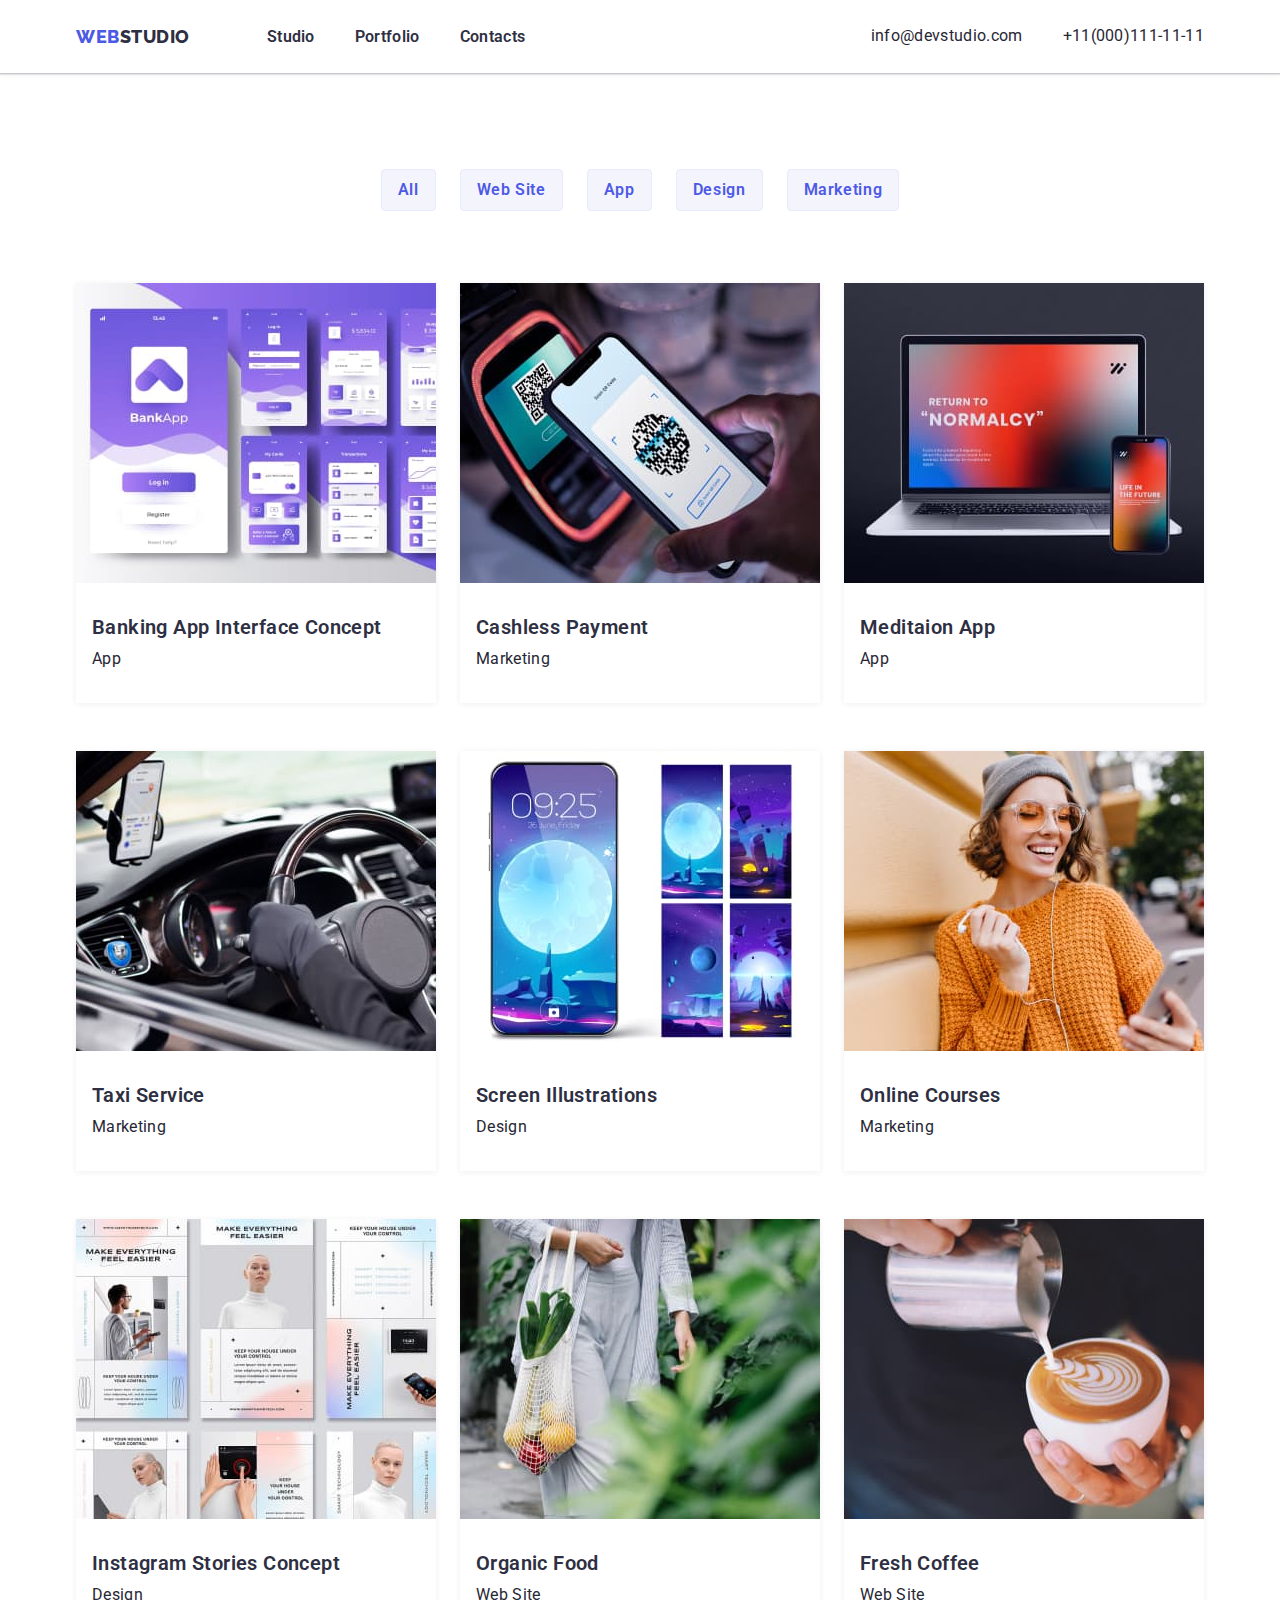
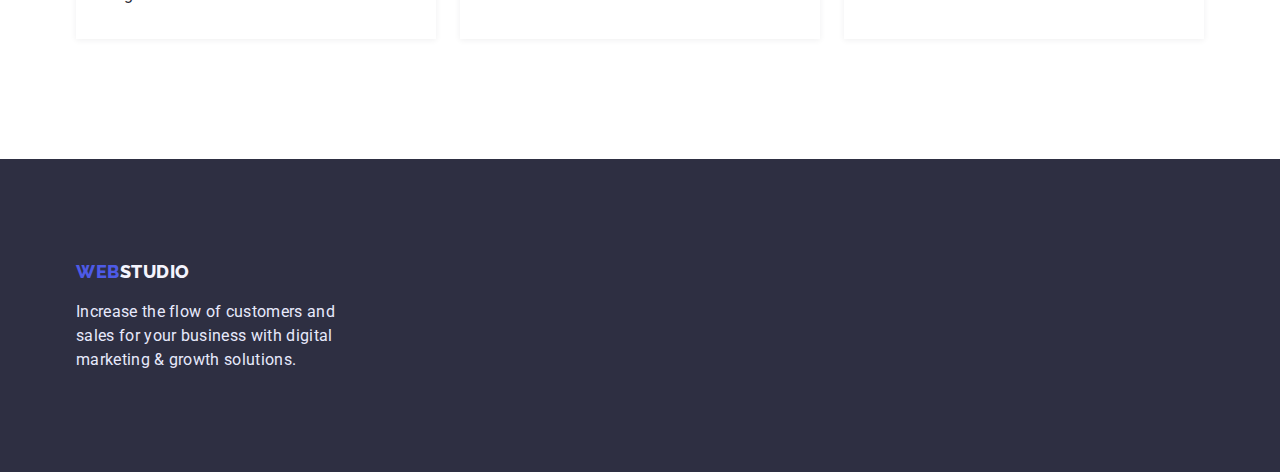
==== portfolio.html @ 7fae917f "1" ====
<!DOCTYPE html>
<html lang="en">
  <head>
    <meta charset="UTF-8" />
    <meta http-equiv="X-UA-Compatible" content="IE=edge" />
    <meta name="viewport" content="width=device-width, initial-scale=1.0" />
    <link rel="stylesheet" href="css/modern-normalize.css" />
    <link rel="stylesheet" href="css/style.css" />
    <link rel="preconnect" href="https://fonts.googleapis.com" />
    <link rel="preconnect" href="https://fonts.gstatic.com" crossorigin />
    <link
      href="https://fonts.googleapis.com/css2?family=Raleway:wght@800&family=Roboto:wght@400;700&display=swap"
      rel="stylesheet"
    />
    <link rel="preconnect" href="https://fonts.googleapis.com" />
    <link rel="preconnect" href="https://fonts.gstatic.com" crossorigin />
    <link
      href="https://fonts.googleapis.com/css2?family=Raleway:wght@800&display=swap"
      rel="stylesheet"
    />
    <title>Document</title>
  </head>
  <body>
    <header>
      <div class="container header">
        <nav class="header__menu">
          <a class="logo" href="index.html"><span>Web</span>Studio</a>
          <ul class="header__menu__list">
            <li><a class="header__menu__link" href="index.html">Studio</a></li>
            <li>
              <a class="header__menu__link" href="portfolio.html">Portfolio</a>
            </li>
            <li><a class="header__menu__link" href="#">Contacts</a></li>
          </ul>
        </nav>
        <ul class="header__contact">
          <li>
            <a class="header__contact__link" href="mailto:info@devstudio.com"
              >info@devstudio.com</a
            >
          </li>
          <li>
            <a class="header__contact__link" href="tel:+110001111111"
              >+11(000)111-11-11</a
            >
          </li>
        </ul>
      </div>
    </header>
    <main>
      <section class="portfolio__content">
        <div class="container">
          <h1 class="visually-hidden">Портфолио</h1>
          <ul class="portfolio__buttons">
            <li><button type="button">All</button></li>
            <li><button type="button">Web Site</button></li>
            <li><button type="button">App</button></li>
            <li><button type="button">Design</button></li>
            <li><button type="button">Marketing</button></li>
          </ul>
          <ul class="portfolio__item">
            <li>
              <img
                width="360"
                height="300"
                src="img/portfolio/img11.jpg"
                alt="
      Концепція інтерфейсу банківської програми"
              />
              <div class="portfolio__item__text">
                <h3>Banking App Interface Concept</h3>
                <p>App</p>
              </div>
            </li>
            <li>
              <img
                width="360"
                height="300"
                src="img/portfolio/img12.jpg"
                alt="
        Безготівковий розрахунок"
              />
              <div class="portfolio__item__text">
                <h3>Cashless Payment</h3>
                <p>Marketing</p>
              </div>
            </li>
            <li>
              <img
                width="360"
                height="300"
                src="img/portfolio/img13.jpg"
                alt="
        Додаток для медитації"
              />
              <div class="portfolio__item__text">
                <h3>Meditaion App</h3>
                <p>App</p>
              </div>
            </li>
            <li>
              <img
                width="360"
                height="300"
                src="img/portfolio/img14.jpg"
                alt="
      Служба таксі"
              />
              <div class="portfolio__item__text">
                <h3>Taxi Service</h3>
                <p>Marketing</p>
              </div>
            </li>
            <li>
              <img
                width="360"
                height="300"
                src="img/portfolio/img15.jpg"
                alt="
        Екранні ілюстрації"
              />
              <div class="portfolio__item__text">
                <h3>Screen Illustrations</h3>
                <p>Design</p>
              </div>
            </li>
            <li>
              <img
                width="360"
                height="300"
                src="img/portfolio/img16.jpg"
                alt="Онлайн курси"
              />
              <div class="portfolio__item__text">
                <h3>Online Courses</h3>
                <p>Marketing</p>
              </div>
            </li>
            <li>
              <img
                width="360"
                height="300"
                src="img/portfolio/img17.jpg"
                alt="Концепція Інстаграм исторії"
              />
              <div class="portfolio__item__text">
                <h3>Instagram Stories Concept</h3>
                <p>Design</p>
              </div>
            </li>
            <li>
              <img
                width="360"
                height="300"
                src="img/portfolio/img18.jpg"
                alt="Натуральні харчові продукти"
              />
              <div class="portfolio__item__text">
                <h3>Organic Food</h3>
                <p>Web Site</p>
              </div>
            </li>
            <li>
              <img
                width="360"
                height="300"
                src="img/portfolio/img19.jpg"
                alt="Свіжа кава"
              />
              <div class="portfolio__item__text">
                <h3>Fresh Coffee</h3>
                <p>Web Site</p>
              </div>
            </li>
          </ul>
        </div>
      </section>
    </main>
    <footer>
      <div class="container">
        <a class="logo logo__footer" href="index.html"
          ><span>Web</span>Studio</a
        >
        <p>
          Increase the flow of customers and sales for your business with
          digital marketing & growth solutions.
        </p>
      </div>
    </footer>
  </body>
</html>
---- css/style.css ----
* {
  text-decoration: none;
  list-style: none;
  padding: 0;
  margin: 0;
}

img {
  display: block;
  width: 100%;
  height: auto;
}

body {
  font-weight: 400;
  color: var(--brand-color2);
  font-family: "Roboto", sans-serif;
}

:root {
  --brand-color: #272734;
  --blu-color: #4d5ae5;
  --blu-color2: #404bbf;
  --brand-color2: #2e2f42;
  --white-color: #fff;
  --white-color2: #f4f4fd;
  --white-color3: #e7e9fc;
}

.section {
  padding: 120px 0;
}

.container {
  padding: 0 15px;
  width: 1158px;
  margin: 0 auto;
}

.logo {
  font-weight: 800;
  font-size: 18px;
  line-height: 1.4;
  display: flex;
  align-items: center;
  letter-spacing: 0.03em;
  text-transform: uppercase;
  color: var(--brand-color2);
  font-family: "Raleway", sans-serif;
}

.logo span {
  color: var(--blu-color);
}

header {
  padding: 24px 0;
  box-shadow: 0px 2px 1px rgba(46, 47, 66, 0.08),
    0px 1px 1px rgba(46, 47, 66, 0.16), 0px 1px 6px rgba(46, 47, 66, 0.08);
}

.header {
  display: flex;
}

.header__menu {
  display: flex;
}

.header__menu__list {
  display: flex;
  align-items: center;
  margin: 0 0 0 77px;
}

.header__menu__list a {
  color: var(--brand-color2);
  font-weight: 600;
  font-size: 16px;
  line-height: 1.5;
  letter-spacing: 0.02em;
}

.header__menu__list li {
  margin: 0 40px 0 0;
}

.header__menu__list li:nth-child(3) {
  margin: 0;
}

.header__menu__link:hover,
.header__menu__link:focus {
  color: var(--brand-color);
}

.header__menu__link:active {
  color: var(--blu-color);
}

.header__contact {
  display: flex;
  margin-left: auto;
}

.header__contact li a {
  color: var(--brand-color);
  font-weight: 400;
  font-size: 16px;
  line-height: 1.5;
  letter-spacing: 0.02em;
}

.header__contact li {
  margin: 0 0 0 40px;
}

.header__contact li:nth-child(1) {
  margin: 0;
}

.header__contact__link:hover,
.header__contact__link:focus {
  color: var(--brand-color);
}

.header__contact__link:active {
  color: var(--blu-color);
}

.main__header {
  background-color: var(--brand-color2);
  padding: 192px 0;
  text-align: center;
}

.container__main__header {
  display: flex;
  flex-direction: column;
  align-items: center;
}

.main__header h1 {
  font-weight: 600;
  font-size: 56px;
  line-height: 1.08;
  text-align: center;
  letter-spacing: 0.02em;
  color: var(--white-color);
  margin: 0 auto;
  width: 496px;
}

.main__header button {
  max-width: 170px;
  background: var(--blu-color);
  box-shadow: 0px 4px 4px rgb(0 0 0 / 15%);
  border-radius: 4px;
  font-size: 16px;
  line-height: 1.19;
  color: var(--white-color);
  border: none;
  cursor: pointer;
  margin: 48px 0 0 0;
  padding: 16px 32px;
}

.main__header button:hover {
  box-shadow: 0px 1px 6px rgba(46, 47, 66, 0.08),
    0px 1px 1px rgba(46, 47, 66, 0.16), 0px 2px 1px rgba(46, 47, 66, 0.08);
}

.main__header button:active {
  background: var(--blu-color2);
  box-shadow: 0px 4px 4px rgba(0, 0, 0, 0.15);
}

.main__text {
  padding: 120px 0 0 0;
}

.main__text__list {
  display: flex;
  gap: 24px;
}

.main__text__list li {
  max-width: 264px;
}

.main__text h3 {
  font-weight: 600;
  font-size: 20px;
  line-height: 1.2;
  letter-spacing: 0.02em;
  margin: 0 0 8px 0;
}

.main__text p {
  font-size: 16px;
  line-height: 1.5;
  letter-spacing: 0.02em;
  color: var(--brand-color);
}

.main__descr h2 {
  font-weight: 600;
  font-size: 36px;
  line-height: 1.12;
  text-align: center;
  letter-spacing: 0.02em;
  text-transform: capitalize;
  margin: 0 0 72px 0;
}

.main__descr__list {
  display: flex;
  gap: 24px;
}

.main__team {
  background-color: var(--white-color2);
}

.main__team h2 {
  font-weight: 600;
  font-size: 36px;
  line-height: 1.12;
  text-align: center;
  letter-spacing: 0.02em;
  text-transform: capitalize;
  margin: 0 0 72px;
}

.main__team__list {
  display: flex;
  gap: 24px;
}

.teammate {
  background: #ffffff;
  box-shadow: 0px 1px 6px rgba(46, 47, 66, 0.08),
    0px 1px 1px rgba(46, 47, 66, 0.16), 0px 2px 1px rgba(46, 47, 66, 0.08);
  border-radius: 0px 0px 4px 4px;
}

.teammate__text {
  padding: 32px 16px;
}

.teammate h3 {
  font-weight: 600;
  font-size: 20px;
  line-height: 1.2;
  text-align: center;
  letter-spacing: 0.02em;
  margin: 0 0 8px 0;
}

.teammate p {
  font-size: 16px;
  line-height: 24px;
  text-align: center;
  letter-spacing: 0.02em;
  color: var(--brand-color);
}

footer {
  background-color: var(--brand-color2);
}

.logo__footer {
  color: var(--white-color2);
  display: inline-block;
}

/* Portfolio */

.visually-hidden {
  position: absolute;
  width: 1px;
  height: 1px;
  margin: -1px;
  border: 0;
  padding: 0;
  white-space: nowrap;
  clip-path: inset(100%);
  clip: rect(0 0 0 0);
  overflow: hidden;
}

.portfolio__content {
  padding: 96px 0 120px 0;
}

.portfolio__buttons {
  display: flex;
  justify-content: center;
}

.portfolio__buttons button {

  font-family: "Roboto";
  font-style: normal;
  font-weight: 600;
  font-size: 16px;
  line-height: 1.5;
  letter-spacing: 0.04em;
  background: var(--white-color2);
  border: 1px solid var(--white-color3);
  border-radius: 4px;
  color: var(--blu-color);
  cursor: pointer;
  padding: 8px 16px;
}

.portfolio__buttons li {
  margin: 0 24px 0 0;
}

.portfolio__buttons li:nth-child(5) {
  margin: 0;
}

.portfolio__buttons button:hover,
.portfolio__buttons button:focus {
  border: 1px solid var(--blu-color);
  background: var(--blu-color);
  box-shadow: 0px 3px 1px rgba(0, 0, 0, 0.1), 0px 2px 1px rgba(0, 0, 0, 0.08), 0px 2px 2px rgba(0, 0, 0, 0.12);
  color: var(--white-color);
}

.portfolio__buttons button:active {
  background: var(--blu-color2);
  box-shadow: 0px 3px 1px rgba(0, 0, 0, 0.1), 0px 2px 1px rgba(0, 0, 0, 0.08),
    0px 2px 2px rgba(0, 0, 0, 0.12);
  color: var(--white-color);
}

.portfolio__item {
  display: flex;
  flex-wrap: wrap;
  margin: 72px 0 0 0;
}

.portfolio__item__text {
  padding: 32px 0 32px 16px;
}
.portfolio__item li:nth-child(n + 7) {
  margin: 0 24px 0 0;
}
.portfolio__item li:nth-child(3n + 3) {
  margin: 0 0 48px 0;
}
.portfolio__item li:nth-child(9) {
  margin: 0;
}

.portfolio__item li {
  box-shadow: 0px 1px 6px rgba(46, 47, 66, 0.08);
  margin: 0 24px 48px 0;
}

.portfolio__item img {
  display: block;
}

.portfolio__item li:hover,
.portfolio__item li:focus {
  box-shadow: 0px 1px 6px rgba(46, 47, 66, 0.08),
    0px 1px 1px rgba(46, 47, 66, 0.16), 0px 2px 1px rgba(46, 47, 66, 0.08);
}

.portfolio__item h3 {
  font-weight: 600;
  font-size: 20px;
  line-height: 1.2;
  letter-spacing: 0.02em;
  margin: 0 0 8px 0;
}

.portfolio__item p {
  font-size: 16px;
  line-height: 1.5;
  letter-spacing: 0.02em;
  color: var(--brand-color);
}

/* footer */

footer {
  padding: 100px 0;
}

footer p {
  max-width: 264px;
  margin: 16px 0 0 0;
  font-size: 16px;
  line-height: 24px;
  letter-spacing: 0.02em;
  color: var(--white-color3);
}
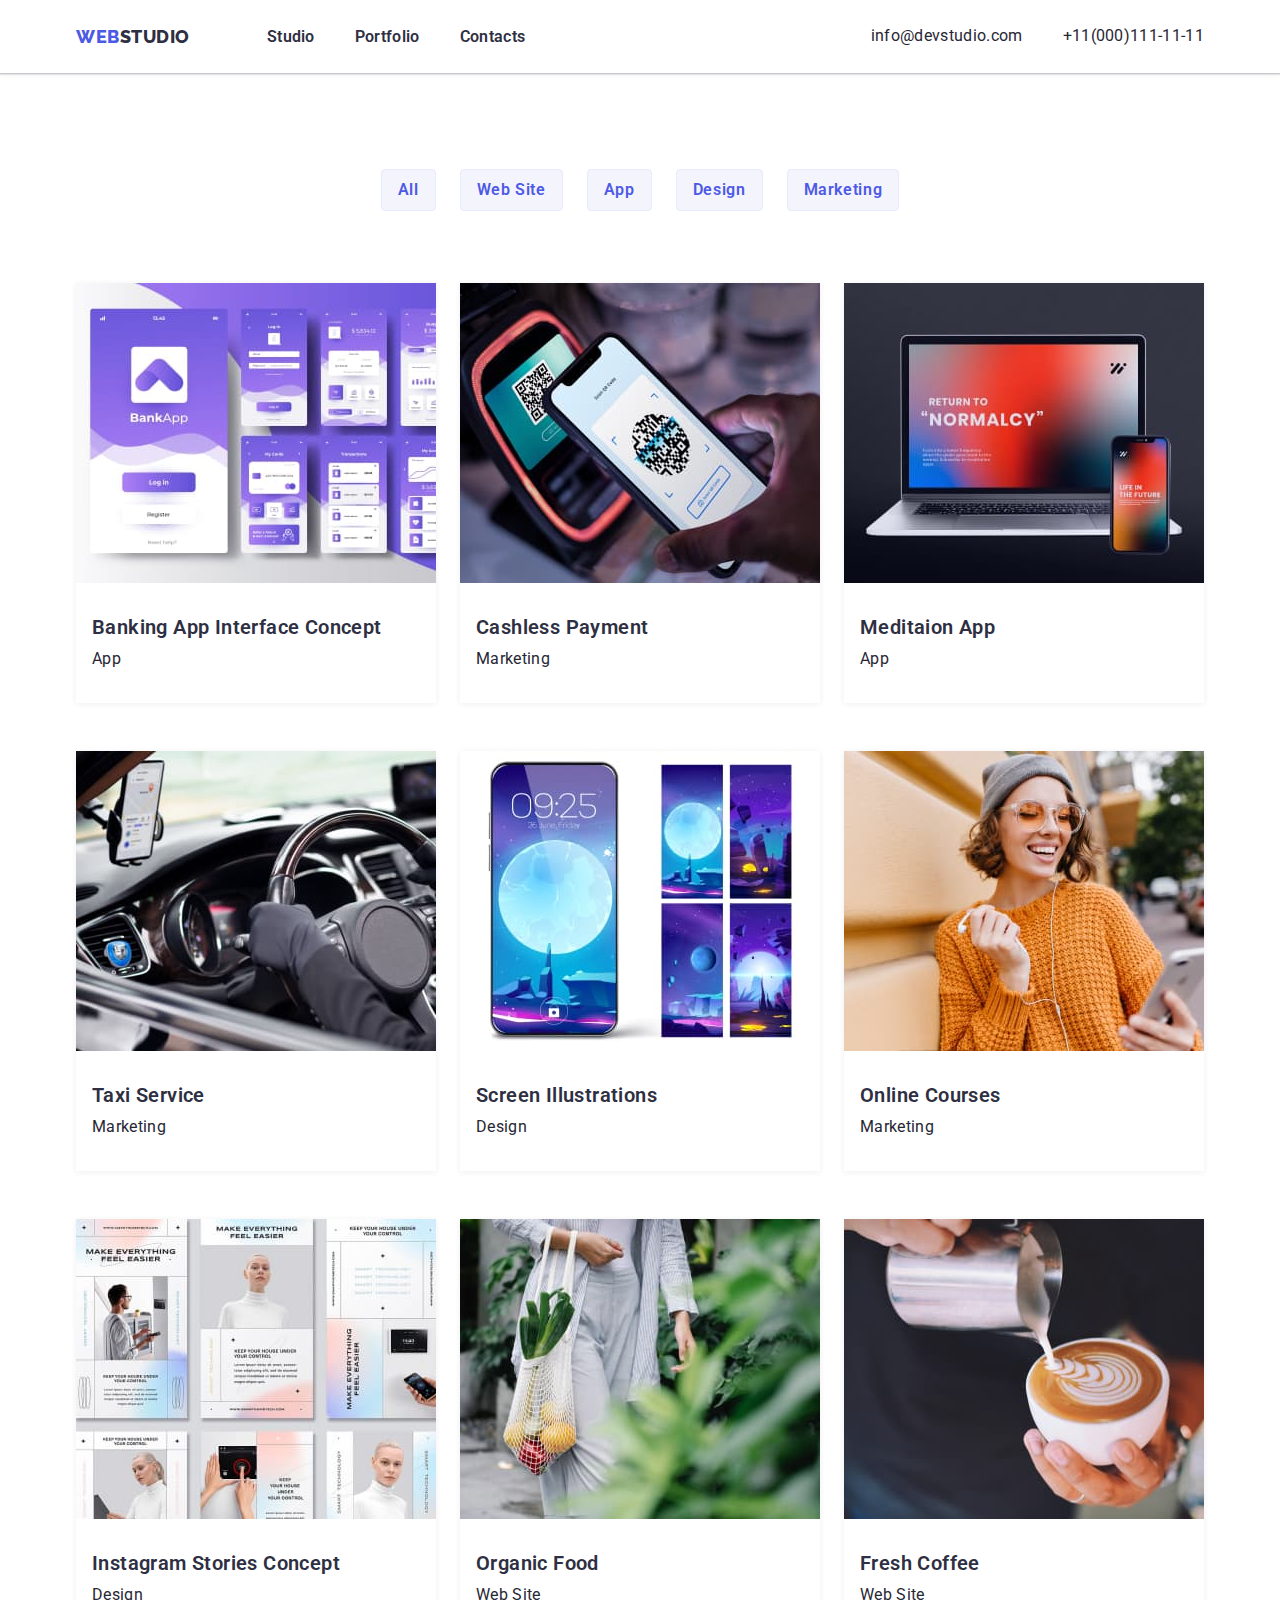
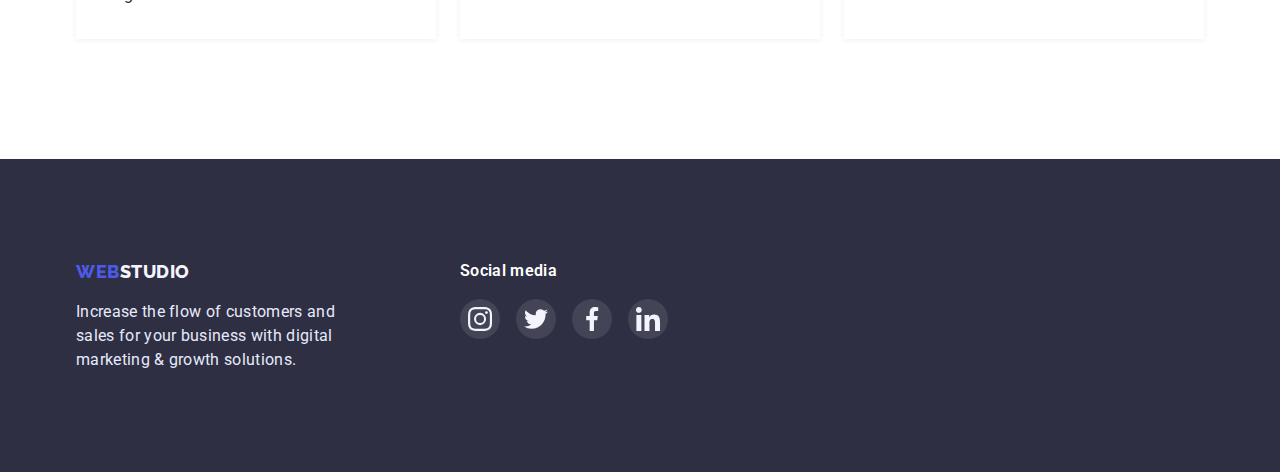
==== commit a9ca512d: "дз4" ====
--- a/portfolio.html
+++ b/portfolio.html
@@ -177,14 +177,65 @@
       </section>
     </main>
     <footer>
-      <div class="container">
-        <a class="logo logo__footer" href="index.html"
-          ><span>Web</span>Studio</a
-        >
-        <p>
-          Increase the flow of customers and sales for your business with
-          digital marketing & growth solutions.
-        </p>
+      <div class="container footer__content">
+        <div>
+          <a class="logo logo__footer" href="index.html"
+            ><span>Web</span>Studio</a
+          >
+          <p>
+            Increase the flow of customers and sales for your business with
+            digital marketing & growth solutions.
+          </p>
+        </div>
+        <div class="footer__social-media">
+          <h3 class="footer__social-media-title">Social media</h3>
+          <ul class="footer__social-media-list">
+            <li>
+              <a class="footer__social-media_link" href="#">
+                <svg
+                  class="footer__social-media_svg"
+                  width="40px"
+                  height="40px"
+                >
+                  <use href="img/symbol-defs.svg#icon-Ellipse"></use>
+                </svg>
+              </a>
+            </li>
+            <li>
+              <a class="footer__social-media_link" href="#">
+                <svg
+                  class="footer__social-media_svg"
+                  width="40px"
+                  height="40px"
+                >
+                  <use href="img/symbol-defs.svg#icon-Ellipse1"></use>
+                </svg>
+              </a>
+            </li>
+            <li>
+              <a class="footer__social-media_link" href="#">
+                <svg
+                  class="footer__social-media_svg"
+                  width="40px"
+                  height="40px"
+                >
+                  <use href="img/symbol-defs.svg#icon-Ellipse2"></use>
+                </svg>
+              </a>
+            </li>
+            <li>
+              <a class="footer__social-media_link" href="#">
+                <svg
+                  class="footer__social-media_svg"
+                  width="40px"
+                  height="40px"
+                >
+                  <use href="img/symbol-defs.svg#icon-Ellipse3"></use>
+                </svg>
+              </a>
+            </li>
+          </ul>
+        </div>
       </div>
     </footer>
   </body>
--- a/css/style.css
+++ b/css/style.css
@@ -41,7 +41,6 @@
   font-weight: 800;
   font-size: 18px;
   line-height: 1.4;
-  display: flex;
   align-items: center;
   letter-spacing: 0.03em;
   text-transform: uppercase;
@@ -129,15 +128,16 @@
 }
 
 .main__header {
-  background-color: var(--brand-color2);
+  background-image: linear-gradient(
+      rgba(46, 47, 66, 0.7),
+      rgba(46, 47, 66, 0.7)
+    ),
+    url(../img/people-office.jpg);
+  background-size: cover;
   padding: 192px 0;
   text-align: center;
-}
-
-.container__main__header {
-  display: flex;
-  flex-direction: column;
-  align-items: center;
+  margin: 0 auto;
+  max-width: 1600px;
 }
 
 .main__header h1 {
@@ -188,12 +188,22 @@
   max-width: 264px;
 }
 
+.main__text__list__icon {
+  padding: 24px 100px;
+  background: #f4f4fd;
+  border-radius: 4px;
+}
+
+.icon-benefits {
+  display: block;
+}
+
 .main__text h3 {
   font-weight: 600;
   font-size: 20px;
   line-height: 1.2;
   letter-spacing: 0.02em;
-  margin: 0 0 8px 0;
+  margin: 8px 0 8px 0;
 }
 
 .main__text p {
@@ -248,13 +258,24 @@
   padding: 32px 16px;
 }
 
+.social_media_team {
+  display: flex;
+  height: 48px;
+  gap: 24px;
+  padding: 4px 0;
+}
+
+.social_media_team-link {
+  display: block;
+  height: 100%;
+}
+
 .teammate h3 {
   font-weight: 600;
   font-size: 20px;
   line-height: 1.2;
   text-align: center;
   letter-spacing: 0.02em;
-  margin: 0 0 8px 0;
 }
 
 .teammate p {
@@ -263,6 +284,38 @@
   text-align: center;
   letter-spacing: 0.02em;
   color: var(--brand-color);
+  margin: 8px 0 8px 0;
+}
+
+.customers__title {
+  color: var(--brand-color2);
+  text-align: center;
+  margin: 0 0 72px 0;
+  font-weight: 700;
+  font-size: 36px;
+  line-height: 1.17;
+  letter-spacing: 0.03em;
+}
+
+.customers__list {
+  display: flex;
+  gap: 24px;
+  height: 88px;
+}
+
+.customers__link {
+  display: block;
+  height: 100%;
+}
+
+.customers-svg {
+  border: 1px solid #8e8f99;
+  border-radius: 4px;
+  fill: #8e8f99;
+}
+.customers-svg:hover {
+  fill: var(--blu-color);
+  border: 1px solid var(--blu-color);
 }
 
 footer {
@@ -274,6 +327,44 @@
   display: inline-block;
 }
 
+.footer__content {
+  display: flex;
+}
+
+.footer__social-media {
+  height: 100%;
+  margin: 0 0 0 120px;
+}
+
+.footer__social-media-title {
+  color: var(--white-color);
+  font-weight: 600;
+  font-size: 16px;
+  line-height: 1.5;
+  letter-spacing: 0.02em;
+  margin: 0 0 16px 0;
+}
+
+.footer__social-media-list {
+  display: flex;
+  height: 40px;
+  max-width: 208px;
+  gap: 16px;
+}
+
+.footer__social-media_link {
+  display: block;
+  height: 100%;
+}
+
+.footer__social-media_svg {
+  fill: #fff;
+}
+
+.footer__social-media_svg:hover {
+  background-color: #31d0aa;
+  border-radius: 50%;
+}
 /* Portfolio */
 
 .visually-hidden {
@@ -299,7 +390,6 @@
 }
 
 .portfolio__buttons button {
-
   font-family: "Roboto";
   font-style: normal;
   font-weight: 600;
@@ -326,7 +416,8 @@
 .portfolio__buttons button:focus {
   border: 1px solid var(--blu-color);
   background: var(--blu-color);
-  box-shadow: 0px 3px 1px rgba(0, 0, 0, 0.1), 0px 2px 1px rgba(0, 0, 0, 0.08), 0px 2px 2px rgba(0, 0, 0, 0.12);
+  box-shadow: 0px 3px 1px rgba(0, 0, 0, 0.1), 0px 2px 1px rgba(0, 0, 0, 0.08),
+    0px 2px 2px rgba(0, 0, 0, 0.12);
   color: var(--white-color);
 }
 
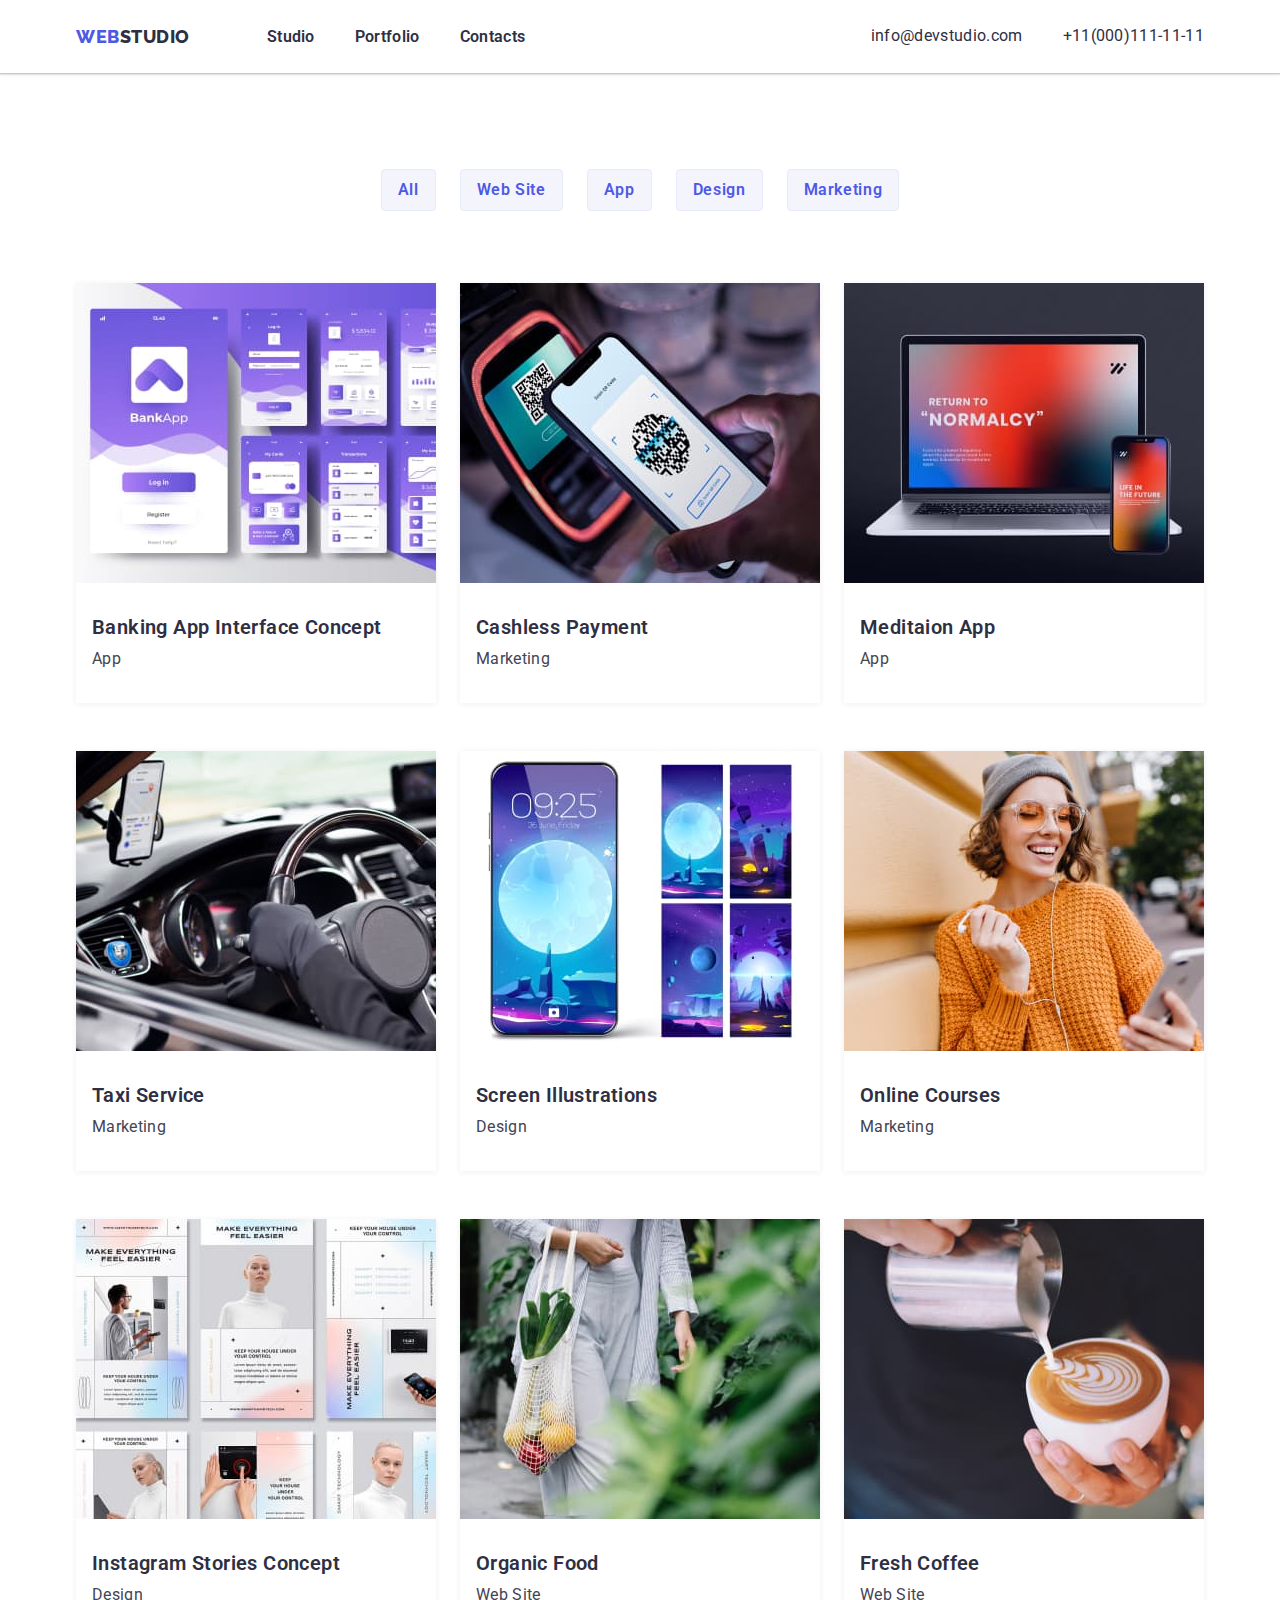
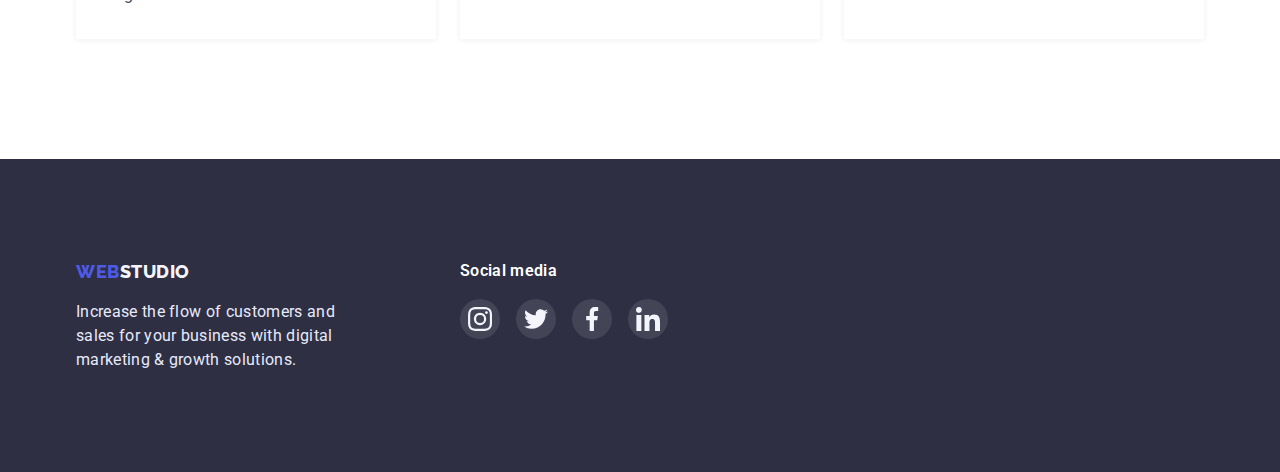
==== commit 7090dff3: "Исправление ДЗ №4" ====
--- a/portfolio.html
+++ b/portfolio.html
@@ -194,43 +194,43 @@
               <a class="footer__social-media_link" href="#">
                 <svg
                   class="footer__social-media_svg"
-                  width="40px"
-                  height="40px"
-                >
-                  <use href="img/symbol-defs.svg#icon-Ellipse"></use>
-                </svg>
-              </a>
-            </li>
-            <li>
-              <a class="footer__social-media_link" href="#">
-                <svg
-                  class="footer__social-media_svg"
-                  width="40px"
-                  height="40px"
-                >
-                  <use href="img/symbol-defs.svg#icon-Ellipse1"></use>
-                </svg>
-              </a>
-            </li>
-            <li>
-              <a class="footer__social-media_link" href="#">
-                <svg
-                  class="footer__social-media_svg"
-                  width="40px"
-                  height="40px"
-                >
-                  <use href="img/symbol-defs.svg#icon-Ellipse2"></use>
-                </svg>
-              </a>
-            </li>
-            <li>
-              <a class="footer__social-media_link" href="#">
-                <svg
-                  class="footer__social-media_svg"
-                  width="40px"
-                  height="40px"
-                >
-                  <use href="img/symbol-defs.svg#icon-Ellipse3"></use>
+                  width="24px"
+                  height="24px"
+                >
+                  <use href="img/symbol-defs.svg#icon-instagram2"></use>
+                </svg>
+              </a>
+            </li>
+            <li>
+              <a class="footer__social-media_link" href="#">
+                <svg
+                  class="footer__social-media_svg"
+                  width="24px"
+                  height="24px"
+                >
+                  <use href="img/symbol-defs.svg#icon-twitter2"></use>
+                </svg>
+              </a>
+            </li>
+            <li>
+              <a class="footer__social-media_link" href="#">
+                <svg
+                  class="footer__social-media_svg"
+                  width="24px"
+                  height="24px"
+                >
+                  <use href="img/symbol-defs.svg#icon-facebook2"></use>
+                </svg>
+              </a>
+            </li>
+            <li>
+              <a class="footer__social-media_link" href="#">
+                <svg
+                  class="footer__social-media_svg"
+                  width="24px"
+                  height="24px"
+                >
+                  <use href="img/symbol-defs.svg#icon-linkedin2"></use>
                 </svg>
               </a>
             </li>
--- a/css/style.css
+++ b/css/style.css
@@ -18,7 +18,7 @@
 }
 
 :root {
-  --brand-color: #272734;
+  --brand-color: #434455;
   --blu-color: #4d5ae5;
   --blu-color2: #404bbf;
   --brand-color2: #2e2f42;
@@ -103,7 +103,7 @@
 }
 
 .header__contact li a {
-  color: var(--brand-color);
+  color: var(--brand-color2);
   font-weight: 400;
   font-size: 16px;
   line-height: 1.5;
@@ -120,7 +120,7 @@
 
 .header__contact__link:hover,
 .header__contact__link:focus {
-  color: var(--brand-color);
+  color: var(--blu-color);
 }
 
 .header__contact__link:active {
@@ -184,14 +184,16 @@
   gap: 24px;
 }
 
-.main__text__list li {
-  max-width: 264px;
-}
-
 .main__text__list__icon {
-  padding: 24px 100px;
   background: #f4f4fd;
   border-radius: 4px;
+  background: #f4f4fd;
+  border-radius: 4px;
+  width: 264px;
+  height: 112px;
+  display: flex;
+  justify-content: center;
+  align-items: center;
 }
 
 .icon-benefits {
@@ -260,14 +262,21 @@
 
 .social_media_team {
   display: flex;
-  height: 48px;
   gap: 24px;
   padding: 4px 0;
 }
 
 .social_media_team-link {
-  display: block;
-  height: 100%;
+  width: 40px;
+  height: 40px;
+  width: 40px;
+  height: 40px;
+  display: flex;
+  justify-content: center;
+  align-items: center;
+  border-radius: 50%;
+  border: 1px solid var(--blu-color);
+  background-color: var(--blu-color);
 }
 
 .teammate h3 {
@@ -304,18 +313,29 @@
 }
 
 .customers__link {
-  display: block;
-  height: 100%;
-}
-
-.customers-svg {
   border: 1px solid #8e8f99;
   border-radius: 4px;
+  width: 168px;
+  height: 88px;
+  display: flex;
+  justify-content: center;
+  align-items: center;
+}
+
+.customers__link:hover,
+.customers__link:focus {
+  border: 1px solid var(--blu-color);
+}
+
+.customers-svg {
   fill: #8e8f99;
 }
 .customers-svg:hover {
   fill: var(--blu-color);
-  border: 1px solid var(--blu-color);
+}
+
+.customers-svg:focus {
+  fill: var(--blu-color);
 }
 
 footer {
@@ -353,17 +373,22 @@
 }
 
 .footer__social-media_link {
-  display: block;
-  height: 100%;
-}
-
-.footer__social-media_svg {
-  fill: #fff;
-}
-
-.footer__social-media_svg:hover {
+  width: 40px;
+  height: 40px;
+  display: flex;
+  justify-content: center;
+  align-items: center;
+  border: 0px solid rgba(255, 255, 255, 0.1);
+  border-radius: 50%;
+  background: rgba(255, 255, 255, 0.1);
+}
+
+.footer__social-media_link:hover {
   background-color: #31d0aa;
-  border-radius: 50%;
+}
+
+.footer__social-media_link:focus {
+  background-color: #31d0aa;
 }
 /* Portfolio */
 
